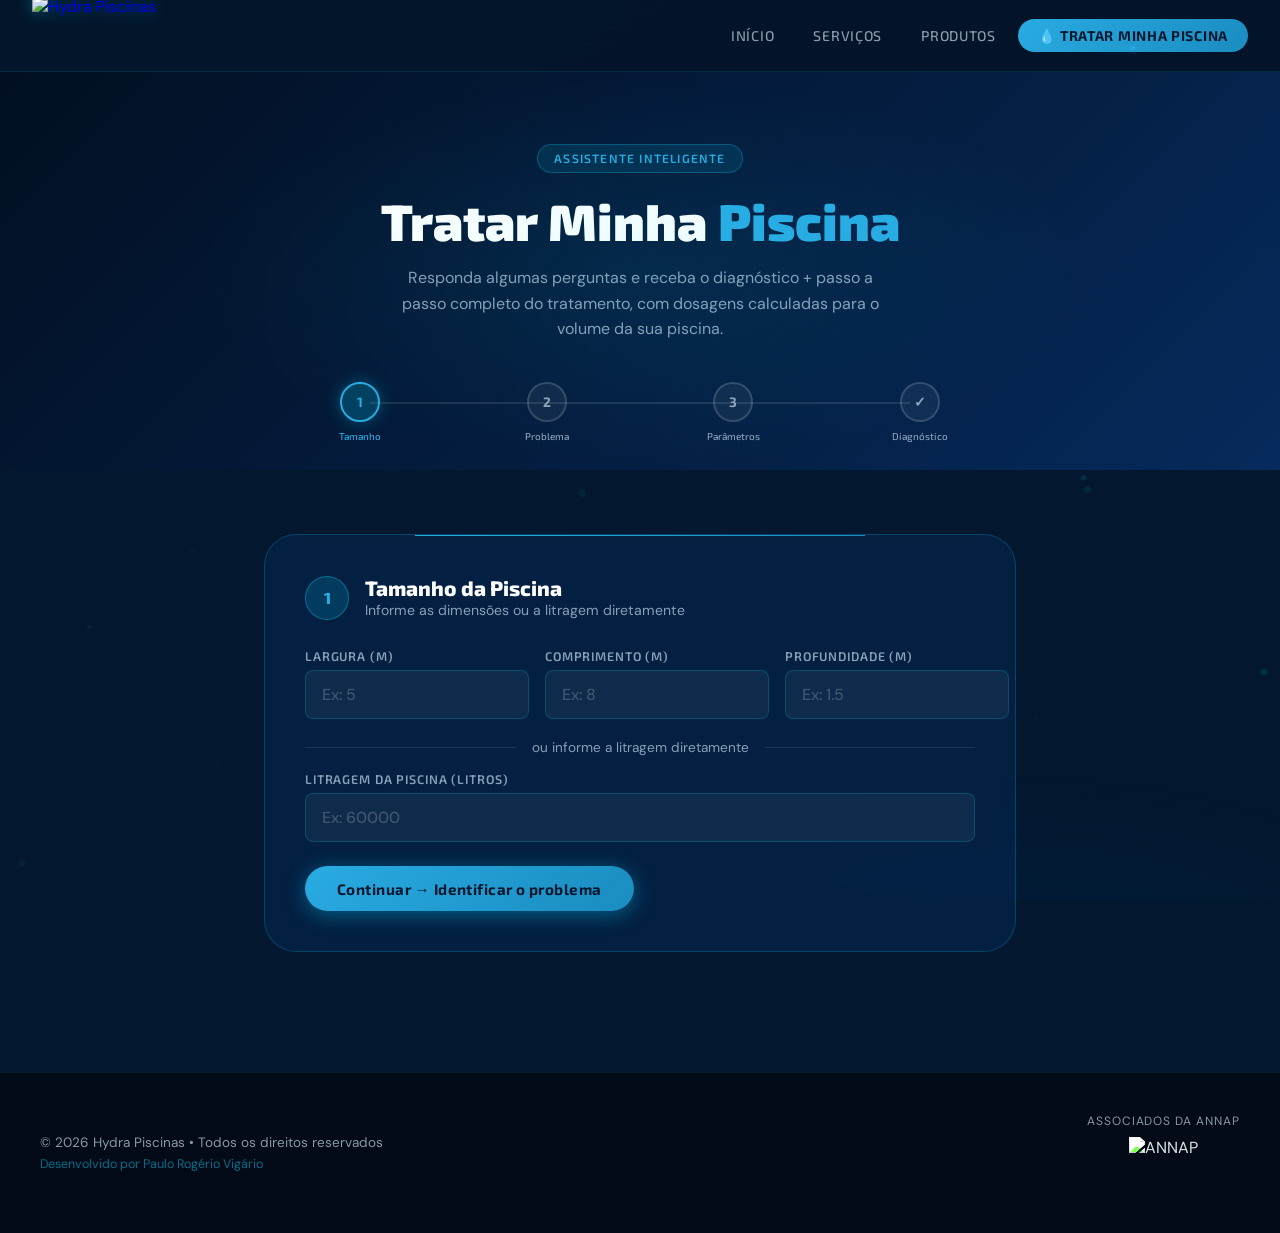
==== pages/tratar.html @ fe5c987a "hydra 2.0" ====
<!DOCTYPE html>
<html lang="pt-BR">
<head>
  <meta charset="UTF-8" />
  <meta name="viewport" content="width=device-width, initial-scale=1" />
  <title>Tratar Minha Piscina — Hydra Piscinas</title>
  <meta name="description" content="Assistente inteligente de tratamento de piscinas. Diagnóstico e passo a passo completo com dosagens calculadas." />
  <link rel="icon" href="../img/logofundobranco.jpg" type="image/jpeg" />
  <link rel="stylesheet" href="../css/global.css" />
  <link rel="stylesheet" href="../css/tratar.css" />
</head>
<body>

  <canvas id="water-particles"></canvas>

  <!-- NAVBAR -->
  <nav class="navbar" id="navbar">
    <a href="../index.html" class="logo">
      <img src="../img/logo2025.png" alt="Hydra Piscinas" />
    </a>
    <ul class="nav-links" id="nav-links">
      <li><a href="../index.html">Início</a></li>
      <li><a href="servicos.html">Serviços</a></li>
      <li><a href="produtos.html">Produtos</a></li>
      <li><a href="tratar.html" class="active nav-cta">💧 Tratar Minha Piscina</a></li>
    </ul>
    <div class="menu-toggle" id="menu-toggle">
      <span></span><span></span><span></span>
    </div>
  </nav>

  <div class="page-wrapper">
    <!-- HERO -->
    <div class="treat-hero">
      <div class="treat-hero-tag">Assistente Inteligente</div>
      <h1>Tratar Minha <span>Piscina</span></h1>
      <p>Responda algumas perguntas e receba o diagnóstico + passo a passo completo do tratamento, com dosagens calculadas para o volume da sua piscina.</p>

      <!-- Barra de progresso -->
      <div class="progress-bar-wrap">
        <div class="progress-line" id="progress-line" style="width:0%"></div>
        <div class="progress-steps">
          <div class="step-dot active" id="dot-1">1<span class="label">Tamanho</span></div>
          <div class="step-dot" id="dot-2">2<span class="label">Problema</span></div>
          <div class="step-dot" id="dot-3">3<span class="label">Parâmetros</span></div>
          <div class="step-dot" id="dot-4">✓<span class="label">Diagnóstico</span></div>
        </div>
      </div>
    </div>

    <!-- ASSISTENTE -->
    <div class="treat-main">

      <!-- ====================================================
           ETAPA 1 — TAMANHO / LITRAGEM
           ==================================================== -->
      <div id="step-1" class="step-card visible">
        <div class="step-header">
          <div class="step-num">1</div>
          <div>
            <div class="step-title">Tamanho da Piscina</div>
            <div class="step-subtitle">Informe as dimensões ou a litragem diretamente</div>
          </div>
        </div>

        <!-- Dimensões -->
        <div class="input-row">
          <div class="input-group">
            <label for="s1-larg">Largura (m)</label>
            <input type="number" id="s1-larg" placeholder="Ex: 5" min="0" step="0.1" oninput="calcLitragemAuto()" />
          </div>
          <div class="input-group">
            <label for="s1-comp">Comprimento (m)</label>
            <input type="number" id="s1-comp" placeholder="Ex: 8" min="0" step="0.1" oninput="calcLitragemAuto()" />
          </div>
          <div class="input-group">
            <label for="s1-prof">Profundidade (m)</label>
            <input type="number" id="s1-prof" placeholder="Ex: 1.5" min="0" step="0.1" oninput="calcLitragemAuto()" />
          </div>
        </div>

        <!-- Resultado automático -->
        <div class="result-litragem" id="result-auto">
          <div class="pool-visual-wrap">
            <div class="pool-mini" id="pool-mini-1">
              <div class="wave-inner"></div>
              <div class="wave-inner2"></div>
            </div>
          </div>
          <span class="num" id="result-auto-val">—</span>
          <span class="lbl">litros — piscina calculada automaticamente ✓</span>
        </div>

        <div class="divider-or">ou informe a litragem diretamente</div>

        <div class="litragem-direct">
          <label for="s1-litros">Litragem da piscina (litros)</label>
          <input type="number" id="s1-litros" placeholder="Ex: 60000" min="0" step="100" oninput="onLitragemDirect()" />
        </div>

        <div style="margin-top:1.5rem">
          <button class="btn-primary" onclick="goStep2()">Continuar → Identificar o problema</button>
        </div>
      </div>

      <!-- ====================================================
           ETAPA 2 — PROBLEMA
           ==================================================== -->
      <div id="step-2" class="step-card">
        <div class="step-header">
          <div class="step-num">2</div>
          <div>
            <div class="step-title">Qual o problema da piscina?</div>
            <div class="step-subtitle">Selecione a opção que melhor descreve a situação atual da água</div>
          </div>
        </div>

        <div class="pool-visual-wrap">
          <div class="pool-mini" id="pool-mini-2">
            <div class="wave-inner"></div>
            <div class="wave-inner2"></div>
          </div>
        </div>

        <div class="problems-grid" id="problems-grid">
          <div class="problem-option" onclick="selectProblem(this,'verde','Água Verde','#2d7d3a','linear-gradient(160deg,#1a4d20,#2d7d3a)')">
            <span class="problem-icon">🟢</span>
            <span class="problem-label">Água Verde</span>
          </div>
          <div class="problem-option" onclick="selectProblem(this,'turva','Água Turva / Opaca','#7a9baa','linear-gradient(160deg,#5a7a8a,#7a9baa)')">
            <span class="problem-icon">🌫️</span>
            <span class="problem-label">Turva / Opaca</span>
          </div>
          <div class="problem-option" onclick="selectProblem(this,'branca','Água Branca Leitosa','#b0cce0','linear-gradient(160deg,#8aaac0,#b0cce0)')">
            <span class="problem-icon">🤍</span>
            <span class="problem-label">Branca / Leitosa</span>
          </div>
          <div class="problem-option" onclick="selectProblem(this,'marrom','Água Marrom / Escura','#6b4226','linear-gradient(160deg,#4a2a14,#6b4226)')">
            <span class="problem-icon">🟤</span>
            <span class="problem-label">Marrom / Escura</span>
          </div>
          <div class="problem-option" onclick="selectProblem(this,'espuma','Espuma na Superfície','#a0c8e0','linear-gradient(160deg,#4a90c8,#a0c8e0)')">
            <span class="problem-icon">🫧</span>
            <span class="problem-label">Espuma</span>
          </div>
          <div class="problem-option" onclick="selectProblem(this,'metais','Manchas / Metais','#8b7355','linear-gradient(160deg,#5a4a35,#8b7355)')">
            <span class="problem-icon">🔴</span>
            <span class="problem-label">Manchas / Metais</span>
          </div>
          <div class="problem-option" onclick="selectProblem(this,'cloro','Excesso de Cloro','#e0f0ff','linear-gradient(160deg,#a0d0ff,#e0f0ff)')">
            <span class="problem-icon">⚗️</span>
            <span class="problem-label">Excesso de Cloro</span>
          </div>
          <div class="problem-option" onclick="selectProblem(this,'brilho','Sem Brilho / Fosca','#4a6a80','linear-gradient(160deg,#2a4a60,#4a6a80)')">
            <span class="problem-icon">💧</span>
            <span class="problem-label">Sem Brilho</span>
          </div>
          <div class="problem-option" onclick="selectProblem(this,'algas','Algas Pretas','#2a3d2a','linear-gradient(160deg,#1a2d1a,#2a4d2a)')">
            <span class="problem-icon">🌿</span>
            <span class="problem-label">Algas Pretas</span>
          </div>
          <div class="problem-option" onclick="selectProblem(this,'sujeira','Sujeira no Fundo','#5a7a5a','linear-gradient(160deg,#3a5a3a,#5a7a5a)')">
            <span class="problem-icon">🍂</span>
            <span class="problem-label">Sujeira no Fundo</span>
          </div>
          <div class="problem-option" onclick="selectProblem(this,'manutencao','Manutenção Regular','#0a4a8a','linear-gradient(160deg,#0a3a6a,#0a5a9a)')">
            <span class="problem-icon">✨</span>
            <span class="problem-label">Manutenção Regular</span>
          </div>
          <div class="problem-option" onclick="selectProblem(this,'enchimento','Piscina Recém Enchida','#0066cc','linear-gradient(160deg,#0044aa,#0088dd)')">
            <span class="problem-icon">🆕</span>
            <span class="problem-label">Recém Enchida</span>
          </div>
        </div>

        <div style="margin-top:1.75rem;display:flex;gap:1rem;flex-wrap:wrap">
          <button class="btn-secondary" onclick="backStep(1)">← Voltar</button>
          <button class="btn-primary" id="btn-step2" onclick="goStep3()" disabled>Continuar → Parâmetros da água</button>
        </div>
      </div>

      <!-- ====================================================
           ETAPA 3 — PARÂMETROS
           ==================================================== -->
      <div id="step-3" class="step-card">
        <div class="step-header">
          <div class="step-num">3</div>
          <div>
            <div class="step-title">Parâmetros da Água</div>
            <div class="step-subtitle">Informe os valores do seu teste de água (opcional)</div>
          </div>
        </div>

        <div class="params-grid">
          <div class="param-card">
            <div class="param-label">pH</div>
            <div class="param-range">Ideal: 7,2 – 7,6</div>
            <input type="number" id="p-ph" placeholder="Ex: 7.4" step="0.1" min="0" max="14" />
          </div>
          <div class="param-card">
            <div class="param-label">Cloro Livre (ppm)</div>
            <div class="param-range">Ideal: 1,0 – 3,0 ppm</div>
            <input type="number" id="p-cloro" placeholder="Ex: 2.0" step="0.1" min="0" max="20" />
          </div>
          <div class="param-card">
            <div class="param-label">Alcalinidade</div>
<div class="param-range">Informe em ppm (10, 20, 30...) Ideal: 100 – 120 ppm</div>
            <input type="number" id="p-alc" placeholder="Ex: 100 ou 10" step="1" min="0" max="500" />
          </div>
        </div>

        <!-- Tutorial de teste -->
        <details>
          <div class="test-tutorial">
            <summary>❓ Como faço o teste da água?</summary>
            <div class="test-steps">
              <div class="test-step">
                <div class="test-step-num">1</div>
                <span>Adquira um kit de teste (tubos comparadores) disponível aqui na loja.</span>
              </div>
              <div class="test-step">
                <div class="test-step-num">2</div>
                <span>Colete água da piscina a cerca de 30cm de profundidade, longe das saídas de retorno.</span>
              </div>
              <div class="test-step">
                <div class="test-step-num">3</div>
                <span>Encha os tubos do kit com a água coletada até a marcação indicada.</span>
              </div>
              <div class="test-step">
                <div class="test-step-num">4</div>
                <span>Adicione os reagentes correspondentes (DPD para cloro, Fenol Red para pH).</span>
              </div>
              <div class="test-step">
                <div class="test-step-num">5</div>
                <span>Compare a cor resultante com a escala colorimétrica do kit e anote os valores.</span>
              </div>
            </div>
            <div class="store-tip">
              🏪 Prefere não fazer o teste? <a href="https://wa.me/5519999040358?text=Olá, gostaria de fazer o teste de água na loja." target="_blank">A Hydra Piscinas realiza análise gratuita na loja.</a>
            </div>
          </div>
        </details>

        <p class="skip-note" style="margin-top:1rem">Se não souber os parâmetros, deixe em branco — faremos recomendações gerais baseadas no problema.</p>

        <div style="margin-top:1.5rem;display:flex;gap:1rem;flex-wrap:wrap">
          <button class="btn-secondary" onclick="backStep(2)">← Voltar</button>
          <button class="btn-primary" onclick="gerarDiagnostico()">🔬 Gerar Diagnóstico</button>
        </div>
      </div>

      <!-- ====================================================
           DIAGNÓSTICO
           ==================================================== -->
      <div id="diagnostico-card">
        <div class="diag-header">
          <span class="diag-icon" id="diag-icon">🔬</span>
          <h2 id="diag-titulo">Diagnóstico da sua piscina</h2>
          <p id="diag-subtitulo">Análise baseada nos dados fornecidos</p>
        </div>
        <div class="diag-body">
          <div id="steps-list" class="steps-list"></div>

          <div class="diag-footer">
            <h3>🏪 Encontre todos os produtos na Hydra Piscinas</h3>
            <p>Atendemos presencialmente em Arthur Nogueira. Nossa equipe pode auxiliar com a dosagem correta e tirar todas as suas dúvidas.</p>
            <div class="diag-footer-btns">
              <a href="https://wa.me/5519999040358?text=Olá, acabei de usar o assistente de tratamento. Gostaria de ajuda com os produtos." target="_blank" class="btn-primary">📱 Falar no WhatsApp</a>
              <a href="../index.html#contato" class="btn-secondary">📍 Ver localização</a>
            </div>
          </div>
        </div>

        <div class="restart-btn">
          <button onclick="restart()">↺ Fazer novo diagnóstico</button>
        </div>
      </div>

    </div><!-- /treat-main -->
  </div>

  <!-- FOOTER -->
  <footer>
    <div class="footer-container">
      <div class="footer-left">
        <p>© 2026 Hydra Piscinas • Todos os direitos reservados</p>
        <p class="author">Desenvolvido por Paulo Rogério Vigário</p>
      </div>
      <div class="footer-center">
        <p>Associados da ANNAP</p>
        <img src="../img/anapp.webp" alt="ANNAP" />
      </div>
    </div>
  </footer>

  <script src="../js/global.js"></script>
  <script src="../js/tratar.js"></script>

</body>
</html>
---- css/global.css ----
/* ============================================================
   HYDRA PISCINAS — GLOBAL DESIGN SYSTEM
   Paleta: Azul Profundo #041e42 + Ciano #00d4ff
   ============================================================ */

@import url('https://fonts.googleapis.com/css2?family=Exo+2:wght@300;400;500;600;700;800;900&family=DM+Sans:wght@300;400;500;600&display=swap');

:root {
  /* Cores principais — azul piscina natural */
  --deep-blue:     #03182e;
  --navy:          #05284d;
  --blue-mid:      #0c5a9a;
  --cyan:          #29abe2;
  --cyan-dark:     #1a8cc0;
  --cyan-glow:     rgba(41, 171, 226, 0.22);
  --cyan-soft:     rgba(41, 171, 226, 0.07);
  --white:         #ffffff;
  --off-white:     #e4f3fb;
  --text-muted:    rgba(220, 240, 255, 0.62);
  --text-body:     rgba(225, 243, 255, 0.88);

  /* Gradientes */
  --grad-hero:     linear-gradient(135deg, #02111f 0%, #03182e 40%, #05284d 70%, #073560 100%);
  --grad-card:     linear-gradient(145deg, rgba(5,40,77,0.7) 0%, rgba(3,24,46,0.9) 100%);
  --grad-cyan:     linear-gradient(135deg, #29abe2 0%, #1a8cc0 100%);
  --grad-glow:     radial-gradient(ellipse at center, rgba(41,171,226,0.12) 0%, transparent 70%);

  /* Glassmorphism */
  --glass-bg:      rgba(6, 42, 92, 0.45);
  --glass-border:  rgba(0, 212, 255, 0.2);
  --glass-blur:    blur(16px);

  /* Sombras */
  --shadow-sm:     0 2px 12px rgba(0,0,0,0.3);
  --shadow-md:     0 8px 32px rgba(0,0,0,0.4);
  --shadow-lg:     0 16px 64px rgba(0,0,0,0.5);
  --shadow-cyan:   0 0 30px rgba(0, 212, 255, 0.3);
  --shadow-cyan-lg:0 0 60px rgba(0, 212, 255, 0.2);

  /* Tipografia */
  --font-display:  'Exo 2', sans-serif;
  --font-body:     'DM Sans', sans-serif;

  /* Espaçamentos */
  --radius-sm:     8px;
  --radius-md:     16px;
  --radius-lg:     24px;
  --radius-xl:     32px;

  /* Transições */
  --transition:    all 0.3s cubic-bezier(0.4, 0, 0.2, 1);
  --transition-slow: all 0.6s cubic-bezier(0.4, 0, 0.2, 1);
}

/* ============================================================
   RESET & BASE
   ============================================================ */
*, *::before, *::after {
  margin: 0;
  padding: 0;
  box-sizing: border-box;
}

html {
  scroll-behavior: smooth;
  overflow-x: hidden;
}

body {
  font-family: var(--font-body);
  background: var(--deep-blue);
  color: var(--text-body);
  min-height: 100vh;
  overflow-x: hidden;
  -webkit-font-smoothing: antialiased;
}

/* Fundo com partículas/noise */
body::before {
  content: '';
  position: fixed;
  inset: 0;
  background:
    radial-gradient(ellipse 80% 50% at 20% -10%, rgba(0,212,255,0.07) 0%, transparent 60%),
    radial-gradient(ellipse 60% 40% at 80% 110%, rgba(0,100,200,0.08) 0%, transparent 60%);
  pointer-events: none;
  z-index: 0;
}

/* ============================================================
   NAVBAR
   ============================================================ */
.navbar {
  position: fixed;
  top: 0;
  left: 0;
  right: 0;
  z-index: 1000;
  display: flex;
  align-items: center;
  justify-content: space-between;
  padding: 0 2rem;
  height: 72px;
  background: rgba(4, 20, 42, 0.85);
  backdrop-filter: blur(20px);
  -webkit-backdrop-filter: blur(20px);
  border-bottom: 1px solid rgba(0, 212, 255, 0.12);
  transition: var(--transition);
}

.navbar.scrolled {
  background: rgba(2, 10, 24, 0.97);
  box-shadow: 0 4px 30px rgba(0,0,0,0.5);
}

.logo {
  display: flex;
  align-items: center;
  gap: 0.75rem;
  text-decoration: none;
}

.logo img {
  height: 80px;
  width: auto;
  filter: drop-shadow(0 0 8px rgba(0,212,255,0.4));
}

.nav-links {
  display: flex;
  list-style: none;
  gap: 0.25rem;
}

.nav-links a {
  display: block;
  padding: 0.5rem 1.1rem;
  color: var(--text-muted);
  text-decoration: none;
  font-family: var(--font-display);
  font-weight: 500;
  font-size: 0.88rem;
  letter-spacing: 0.05em;
  text-transform: uppercase;
  border-radius: 50px;
  transition: var(--transition);
  position: relative;
}

.nav-links a:hover,
.nav-links a.active {
  color: var(--cyan);
  background: rgba(0, 212, 255, 0.1);
}

.nav-links a.active::after {
  content: '';
  position: absolute;
  bottom: 2px;
  left: 50%;
  transform: translateX(-50%);
  width: 4px;
  height: 4px;
  background: var(--cyan);
  border-radius: 50%;
  box-shadow: 0 0 6px var(--cyan);
}

/* Botão CTA no nav */
.nav-links a.nav-cta {
  background: var(--grad-cyan);
  color: var(--deep-blue);
  font-weight: 700;
  padding: 0.5rem 1.25rem;
}

.nav-links a.nav-cta:hover {
  background: var(--cyan);
  color: var(--deep-blue);
  box-shadow: var(--shadow-cyan);
  transform: translateY(-1px);
}

/* Menu Toggle Mobile */
.menu-toggle {
  display: none;
  cursor: pointer;
  flex-direction: column;
  gap: 5px;
  padding: 8px;
  border-radius: 8px;
  transition: var(--transition);
}

.menu-toggle span {
  display: block;
  width: 24px;
  height: 2px;
  background: var(--cyan);
  border-radius: 2px;
  transition: var(--transition);
}

.menu-toggle.active span:nth-child(1) { transform: rotate(45deg) translate(5px, 5px); }
.menu-toggle.active span:nth-child(2) { opacity: 0; transform: scaleX(0); }
.menu-toggle.active span:nth-child(3) { transform: rotate(-45deg) translate(5px, -5px); }

/* ============================================================
   BOTÕES
   ============================================================ */
.btn-primary {
  display: inline-flex;
  align-items: center;
  gap: 0.5rem;
  padding: 0.85rem 2rem;
  background: var(--grad-cyan);
  color: var(--deep-blue);
  font-family: var(--font-display);
  font-weight: 700;
  font-size: 0.95rem;
  letter-spacing: 0.03em;
  text-decoration: none;
  border-radius: 50px;
  border: none;
  cursor: pointer;
  transition: var(--transition);
  box-shadow: 0 4px 20px rgba(0, 212, 255, 0.35);
  position: relative;
  overflow: hidden;
}

.btn-primary::before {
  content: '';
  position: absolute;
  inset: 0;
  background: linear-gradient(135deg, rgba(255,255,255,0.2) 0%, transparent 60%);
  opacity: 0;
  transition: var(--transition);
}

.btn-primary:hover {
  transform: translateY(-2px);
  box-shadow: 0 8px 30px rgba(0, 212, 255, 0.5);
}

.btn-primary:hover::before { opacity: 1; }

.btn-secondary {
  display: inline-flex;
  align-items: center;
  gap: 0.5rem;
  padding: 0.85rem 2rem;
  background: transparent;
  color: var(--cyan);
  font-family: var(--font-display);
  font-weight: 600;
  font-size: 0.95rem;
  text-decoration: none;
  border-radius: 50px;
  border: 1.5px solid rgba(0, 212, 255, 0.4);
  cursor: pointer;
  transition: var(--transition);
}

.btn-secondary:hover {
  background: rgba(0, 212, 255, 0.1);
  border-color: var(--cyan);
  box-shadow: var(--shadow-cyan);
}

/* ============================================================
   CARDS GENÉRICOS
   ============================================================ */
.glass-card {
  background: var(--glass-bg);
  backdrop-filter: var(--glass-blur);
  -webkit-backdrop-filter: var(--glass-blur);
  border: 1px solid var(--glass-border);
  border-radius: var(--radius-lg);
  transition: var(--transition);
  position: relative;
  overflow: hidden;
}

.glass-card::before {
  content: '';
  position: absolute;
  top: 0;
  left: 0;
  right: 0;
  height: 1px;
  background: linear-gradient(90deg, transparent, rgba(0,212,255,0.5), transparent);
  opacity: 0;
  transition: var(--transition);
}

.glass-card:hover {
  transform: translateY(-4px);
  border-color: rgba(0, 212, 255, 0.4);
  box-shadow: var(--shadow-cyan);
}

.glass-card:hover::before { opacity: 1; }


.service-full-card:nth-child(1) .service-full-img {
  object-fit: contain;
  background: #05284d;
}

.service-full-card:nth-child(2) .service-full-img {
  object-fit: contain;
  background: #05284d;
}

/* ============================================================
   SEÇÕES
   ============================================================ */
.section-header {
  text-align: center;
  margin-bottom: 3rem;
}

.section-tag {
  display: inline-block;
  padding: 0.35rem 1rem;
  background: rgba(0, 212, 255, 0.1);
  border: 1px solid rgba(0, 212, 255, 0.25);
  border-radius: 50px;
  color: var(--cyan);
  font-family: var(--font-display);
  font-size: 0.75rem;
  font-weight: 600;
  letter-spacing: 0.12em;
  text-transform: uppercase;
  margin-bottom: 1rem;
}

.section-title {
  font-family: var(--font-display);
  font-size: clamp(1.8rem, 4vw, 2.8rem);
  font-weight: 800;
  color: var(--white);
  line-height: 1.15;
  margin-bottom: 0.75rem;
}

.section-title span {
  color: var(--cyan);
}

.section-subtitle {
  font-size: 1rem;
  color: var(--text-muted);
  max-width: 500px;
  margin: 0 auto;
  line-height: 1.6;
}

/* ============================================================
   ONDA DE ÁGUA ANIMADA
   ============================================================ */
.wave-divider {
  position: relative;
  width: 100%;
  overflow: hidden;
  line-height: 0;
  margin-top: -2px;
}

.wave-divider svg {
  display: block;
  width: 100%;
}

/* ============================================================
   ANIMAÇÕES DE ÁGUA
   ============================================================ */
@keyframes wave-float {
  0%, 100% { transform: translateY(0) scaleX(1); }
  50%       { transform: translateY(-8px) scaleX(1.02); }
}

@keyframes shimmer {
  0%   { transform: translateX(-100%) skewX(-15deg); }
  100% { transform: translateX(200%) skewX(-15deg); }
}

@keyframes bubble-rise {
  0%   { transform: translateY(0) scale(1); opacity: 0.7; }
  100% { transform: translateY(-120px) scale(1.3); opacity: 0; }
}

@keyframes glow-pulse {
  0%, 100% { box-shadow: 0 0 20px rgba(0,212,255,0.2); }
  50%       { box-shadow: 0 0 40px rgba(0,212,255,0.5); }
}

@keyframes float-y {
  0%, 100% { transform: translateY(0); }
  50%       { transform: translateY(-12px); }
}

@keyframes fade-in-up {
  from { opacity: 0; transform: translateY(30px); }
  to   { opacity: 1; transform: translateY(0); }
}

@keyframes slide-in-left {
  from { opacity: 0; transform: translateX(-40px); }
  to   { opacity: 1; transform: translateX(0); }
}

@keyframes ripple {
  0%   { transform: scale(0); opacity: 0.6; }
  100% { transform: scale(4); opacity: 0; }
}

@keyframes rotate-slow {
  from { transform: rotate(0deg); }
  to   { transform: rotate(360deg); }
}

/* Classes de animação */
.animate-fade-up     { animation: fade-in-up 0.7s ease forwards; }
.animate-float       { animation: float-y 4s ease-in-out infinite; }
.animate-glow        { animation: glow-pulse 3s ease-in-out infinite; }

/* Scroll reveal */
.reveal {
  opacity: 0;
  transform: translateY(30px);
  transition: opacity 0.7s ease, transform 0.7s ease;
}

.reveal.visible {
  opacity: 1;
  transform: translateY(0);
}

.reveal-delay-1 { transition-delay: 0.1s; }
.reveal-delay-2 { transition-delay: 0.2s; }
.reveal-delay-3 { transition-delay: 0.3s; }
.reveal-delay-4 { transition-delay: 0.4s; }

/* ============================================================
   FOOTER
   ============================================================ */
footer {
  background: rgba(2, 10, 22, 0.95);
  border-top: 1px solid rgba(0, 212, 255, 0.1);
  padding: 2.5rem 2rem;
  position: relative;
  z-index: 10;
}

.footer-container {
  max-width: 1200px;
  margin: 0 auto;
  display: flex;
  align-items: center;
  justify-content: space-between;
  gap: 2rem;
  flex-wrap: wrap;
}

.footer-left p {
  font-size: 0.85rem;
  color: var(--text-muted);
  line-height: 1.7;
}

.footer-left .author {
  color: rgba(0, 212, 255, 0.5);
  font-size: 0.78rem;
}

.footer-center {
  display: flex;
  flex-direction: column;
  align-items: center;
  gap: 0.5rem;
}

.footer-center p {
  font-size: 0.75rem;
  color: var(--text-muted);
  text-transform: uppercase;
  letter-spacing: 0.08em;
}

.footer-center img {
  height: 56px;
  width: auto;
  filter: brightness(1.5);
}

/* ============================================================
   POPUP
   ============================================================ */
.popup {
  display: none;
  position: fixed;
  inset: 0;
  z-index: 9999;
  background: rgba(2, 10, 24, 0.8);
  backdrop-filter: blur(8px);
  -webkit-backdrop-filter: blur(8px);
  align-items: center;
  justify-content: center;
  animation: fade-in-up 0.4s ease;
}

.popup.show {
  display: flex;
}

.popup-content {
  background: linear-gradient(145deg, #062a5c, #041e42);
  border: 1px solid rgba(0, 212, 255, 0.3);
  border-radius: var(--radius-xl);
  padding: 3rem 2.5rem;
  max-width: 420px;
  width: 90%;
  text-align: center;
  position: relative;
  box-shadow: 0 20px 80px rgba(0,0,0,0.6), 0 0 60px rgba(0,212,255,0.1);
  animation: fade-in-up 0.5s ease;
}

.popup-content::before {
  content: '';
  position: absolute;
  top: -1px;
  left: 20%;
  right: 20%;
  height: 2px;
  background: var(--grad-cyan);
  border-radius: 0 0 4px 4px;
}

.popup-icon {
  font-size: 3rem;
  margin-bottom: 1rem;
  display: block;
  animation: float-y 3s ease-in-out infinite;
}

.popup-content h3 {
  font-family: var(--font-display);
  font-size: 1.4rem;
  font-weight: 800;
  color: var(--white);
  margin-bottom: 0.75rem;
}

.popup-content p {
  color: var(--text-muted);
  font-size: 0.95rem;
  margin-bottom: 1.75rem;
  line-height: 1.6;
}

.popup-btn {
  display: inline-flex;
  align-items: center;
  gap: 0.5rem;
  padding: 0.85rem 2rem;
  background: var(--grad-cyan);
  color: var(--deep-blue);
  font-family: var(--font-display);
  font-weight: 700;
  font-size: 0.95rem;
  text-decoration: none;
  border-radius: 50px;
  transition: var(--transition);
  box-shadow: 0 4px 20px rgba(0,212,255,0.35);
}

.popup-btn:hover {
  transform: translateY(-2px);
  box-shadow: 0 8px 30px rgba(0,212,255,0.5);
}

.close-btn {
  position: absolute;
  top: 1rem;
  right: 1.25rem;
  width: 32px;
  height: 32px;
  display: flex;
  align-items: center;
  justify-content: center;
  background: rgba(255,255,255,0.06);
  border: 1px solid rgba(255,255,255,0.1);
  border-radius: 50%;
  color: var(--text-muted);
  font-size: 1.1rem;
  cursor: pointer;
  transition: var(--transition);
  text-decoration: none;
}

.close-btn:hover {
  background: rgba(0,212,255,0.15);
  color: var(--cyan);
  border-color: rgba(0,212,255,0.3);
}

/* ============================================================
   STATUS ABERTO/FECHADO
   ============================================================ */
.status-badge {
  display: inline-flex;
  align-items: center;
  gap: 0.5rem;
  padding: 0.4rem 1rem;
  border-radius: 50px;
  font-family: var(--font-display);
  font-size: 0.82rem;
  font-weight: 600;
  letter-spacing: 0.03em;
}

.status-badge.open {
  background: rgba(0, 200, 100, 0.15);
  border: 1px solid rgba(0, 200, 100, 0.3);
  color: #00c864;
}

.status-badge.closed {
  background: rgba(255, 80, 80, 0.12);
  border: 1px solid rgba(255, 80, 80, 0.25);
  color: #ff6060;
}

.status-dot {
  width: 8px;
  height: 8px;
  border-radius: 50%;
  flex-shrink: 0;
}

.status-badge.open .status-dot {
  background: #00c864;
  box-shadow: 0 0 6px #00c864;
  animation: glow-pulse 2s ease-in-out infinite;
}

.status-badge.closed .status-dot {
  background: #ff6060;
}

/* ============================================================
   PARTÍCULAS DE ÁGUA (canvas overlay)
   ============================================================ */
#water-particles {
  position: fixed;
  top: 0;
  left: 0;
  width: 100%;
  height: 100%;
  pointer-events: none;
  z-index: 1;
  opacity: 0.4;
}

/* ============================================================
   PAGE WRAPPER (compensar navbar fixa)
   ============================================================ */
.page-wrapper {
  padding-top: 72px;
  position: relative;
  z-index: 2;
}

/* ============================================================
   SCROLLBAR PERSONALIZADA
   ============================================================ */
::-webkit-scrollbar { width: 6px; }
::-webkit-scrollbar-track { background: var(--deep-blue); }
::-webkit-scrollbar-thumb {
  background: rgba(0,212,255,0.3);
  border-radius: 3px;
}
::-webkit-scrollbar-thumb:hover { background: rgba(0,212,255,0.6); }

/* ============================================================
   UTILITÁRIOS
   ============================================================ */
.container {
  max-width: 1200px;
  margin: 0 auto;
  padding: 0 1.5rem;
}

.text-cyan { color: var(--cyan); }
.text-muted { color: var(--text-muted); }

/* ============================================================
   RESPONSIVIDADE — NAVBAR MOBILE
   ============================================================ */
@media (max-width: 900px) {
  .menu-toggle { display: flex; }

  .nav-links {
    position: fixed;
    top: 72px;
    left: 0;
    right: 0;
    display: flex;
    flex-direction: column;
    background: rgba(2, 12, 26, 0.99);
    backdrop-filter: blur(24px);
    -webkit-backdrop-filter: blur(24px);
    padding: 0 1.5rem;
    gap: 0;
    border-top: 1px solid rgba(41,171,226,0.15);
    z-index: 998;

    /* Fechado */
    max-height: 0;
    overflow: hidden;
    opacity: 0;
    pointer-events: none;
    transition: max-height 0.4s cubic-bezier(0.4, 0, 0.2, 1),
                opacity 0.3s ease,
                padding 0.4s ease;
  }

  .nav-links.open {
    max-height: 500px;
    opacity: 1;
    pointer-events: all;
    padding: 1rem 1.5rem 1.5rem;
    overflow: visible;
  }

  /* Itens com stagger */
  .nav-links li {
    width: 100%;
    opacity: 0;
    transform: translateY(-8px);
    transition: opacity 0.25s ease, transform 0.25s ease;
  }

  .nav-links.open li:nth-child(1) { opacity:1; transform:none; transition-delay:0.05s; }
  .nav-links.open li:nth-child(2) { opacity:1; transform:none; transition-delay:0.10s; }
  .nav-links.open li:nth-child(3) { opacity:1; transform:none; transition-delay:0.15s; }
  .nav-links.open li:nth-child(4) { opacity:1; transform:none; transition-delay:0.20s; }
  .nav-links.open li:nth-child(5) { opacity:1; transform:none; transition-delay:0.25s; }

  .nav-links a {
    display: flex;
    align-items: center;
    padding: 0.9rem 1rem;
    font-size: 1rem;
    border-radius: var(--radius-sm);
    border-bottom: 1px solid rgba(255,255,255,0.05);
    letter-spacing: 0.03em;
    width: 100%;
  }

  .nav-links li:last-child a { border-bottom: none; }

  .nav-links a.nav-cta {
    margin-top: 0.5rem;
    padding: 0.9rem 1.5rem;
    justify-content: center;
    border-radius: 50px;
    border-bottom: none;
  }

  .footer-container {
    flex-direction: column;
    text-align: center;
  }

  .nav-links a.active::after {
  display: none;
}
}
---- css/tratar.css ----
/* ============================================================
       TRATAR PAGE — ESTILOS
       ============================================================ */

    /* HERO */
    .treat-hero {
      padding: 4.5rem 1.5rem 3rem;
      text-align: center;
      background: linear-gradient(135deg, #020f22 0%, #041e42 60%, #062a5c 100%);
      position: relative;
      overflow: hidden;
    }
    .treat-hero::before {
      content: '';
      position: absolute;
      inset: 0;
      background: radial-gradient(ellipse 50% 70% at 50% 50%, rgba(0,212,255,0.08) 0%, transparent 70%);
      pointer-events: none;
    }
    .treat-hero-tag {
      display: inline-block;
      padding: 0.4rem 1rem;
      background: rgba(0,212,255,0.1);
      border: 1px solid rgba(0,212,255,0.25);
      border-radius: 50px;
      color: var(--cyan);
      font-family: var(--font-display);
      font-size: 0.75rem;
      font-weight: 600;
      letter-spacing: 0.1em;
      text-transform: uppercase;
      margin-bottom: 1.25rem;
    }
    .treat-hero h1 {
      font-family: var(--font-display);
      font-size: clamp(2rem, 5vw, 3.2rem);
      font-weight: 900;
      color: var(--white);
      line-height: 1.1;
      margin-bottom: 1rem;
    }
    .treat-hero h1 span { color: var(--cyan); }
    .treat-hero p {
      color: var(--text-muted);
      font-size: 1rem;
      max-width: 500px;
      margin: 0 auto;
      line-height: 1.6;
    }

    /* Barra de progresso */
    .progress-bar-wrap {
      max-width: 600px;
      margin: 2.5rem auto 0;
      position: relative;
    }
    .progress-steps {
      display: flex;
      justify-content: space-between;
      position: relative;
      z-index: 1;
    }
    .progress-steps::before {
      content: '';
      position: absolute;
      top: 20px;
      left: 30px;
      right: 30px;
      height: 2px;
      background: rgba(255,255,255,0.1);
      z-index: 0;
    }
    .progress-line {
      position: absolute;
      top: 20px;
      left: 30px;
      height: 2px;
      background: var(--grad-cyan);
      transition: width 0.5s ease;
      z-index: 0;
    }
    .step-dot {
      width: 40px;
      height: 40px;
      border-radius: 50%;
      background: rgba(255,255,255,0.05);
      border: 2px solid rgba(255,255,255,0.15);
      display: flex;
      align-items: center;
      justify-content: center;
      font-family: var(--font-display);
      font-size: 0.85rem;
      font-weight: 700;
      color: var(--text-muted);
      transition: var(--transition);
      position: relative;
      z-index: 2;
      flex-direction: column;
      gap: 0;
    }
    .step-dot span.label {
      font-size: 0.62rem;
      font-weight: 500;
      position: absolute;
      bottom: -1.4rem;
      white-space: nowrap;
      color: var(--text-muted);
    }
    .step-dot.active {
      background: rgba(0,212,255,0.2);
      border-color: var(--cyan);
      color: var(--cyan);
      box-shadow: 0 0 16px rgba(0,212,255,0.3);
    }
    .step-dot.done {
      background: var(--cyan);
      border-color: var(--cyan);
      color: var(--deep-blue);
      font-size: 1rem;
    }
    .step-dot.done span.label { color: var(--cyan); }
    .step-dot.active span.label { color: var(--cyan); }

    /* ============================================================
       ASSISTENTE MAIN
       ============================================================ */
    .treat-main {
      max-width: 800px;
      margin: 0 auto;
      padding: 4rem 1.5rem 6rem;
    }

    /* Etapas */
    .step-card {
      background: var(--glass-bg);
      backdrop-filter: var(--glass-blur);
      border: 1px solid var(--glass-border);
      border-radius: var(--radius-xl);
      padding: 2.5rem;
      margin-bottom: 1.5rem;
      display: none;
      animation: fade-in-up 0.5s ease;
      position: relative;
      overflow: hidden;
    }
    .step-card::before {
      content: '';
      position: absolute;
      top: -1px; left: 20%; right: 20%;
      height: 2px;
      background: var(--grad-cyan);
    }
    .step-card.visible { display: block; }

    .step-header {
      display: flex;
      align-items: center;
      gap: 1rem;
      margin-bottom: 1.75rem;
    }
    .step-num {
      width: 44px;
      height: 44px;
      border-radius: 50%;
      background: rgba(0,212,255,0.15);
      border: 1.5px solid rgba(0,212,255,0.35);
      display: flex;
      align-items: center;
      justify-content: center;
      font-family: var(--font-display);
      font-size: 1rem;
      font-weight: 800;
      color: var(--cyan);
      flex-shrink: 0;
    }
    .step-title {
      font-family: var(--font-display);
      font-size: 1.3rem;
      font-weight: 800;
      color: var(--white);
    }
    .step-subtitle {
      font-size: 0.88rem;
      color: var(--text-muted);
      line-height: 1.5;
    }

    /* Inputs do step 1 */
    .input-row {
      display: grid;
      grid-template-columns: repeat(3, 1fr);
      gap: 1rem;
      margin-bottom: 1.25rem;
    }
    .input-group {
      display: flex;
      flex-direction: column;
      gap: 0.4rem;
    }
    .input-group label {
      font-family: var(--font-display);
      font-size: 0.78rem;
      font-weight: 600;
      color: var(--text-muted);
      text-transform: uppercase;
      letter-spacing: 0.07em;
    }
    .input-group input {
      padding: 0.8rem 1rem;
      background: rgba(255,255,255,0.05);
      border: 1px solid rgba(0,212,255,0.2);
      border-radius: var(--radius-sm);
      color: var(--white);
      font-size: 1rem;
      font-family: var(--font-body);
      font-weight: 500;
      transition: var(--transition);
      outline: none;
    }
    .input-group input:focus {
      border-color: var(--cyan);
      background: rgba(0,212,255,0.06);
      box-shadow: 0 0 0 3px rgba(0,212,255,0.1);
    }
    .input-group input::placeholder { color: rgba(255,255,255,0.2); }

    .divider-or {
      text-align: center;
      color: var(--text-muted);
      font-size: 0.85rem;
      margin: 1rem 0;
      display: flex;
      align-items: center;
      gap: 1rem;
    }
    .divider-or::before,
    .divider-or::after {
      content: '';
      flex: 1;
      height: 1px;
      background: rgba(255,255,255,0.1);
    }

    .litragem-direct input {
      width: 100%;
      padding: 0.8rem 1rem;
      background: rgba(255,255,255,0.05);
      border: 1px solid rgba(0,212,255,0.2);
      border-radius: var(--radius-sm);
      color: var(--white);
      font-size: 1rem;
      font-family: var(--font-body);
      font-weight: 500;
      transition: var(--transition);
      outline: none;
    }
    .litragem-direct input:focus {
      border-color: var(--cyan);
      background: rgba(0,212,255,0.06);
      box-shadow: 0 0 0 3px rgba(0,212,255,0.1);
    }
    .litragem-direct input::placeholder { color: rgba(255,255,255,0.2); }
    .litragem-direct label {
      font-family: var(--font-display);
      font-size: 0.78rem;
      font-weight: 600;
      color: var(--text-muted);
      text-transform: uppercase;
      letter-spacing: 0.07em;
      display: block;
      margin-bottom: 0.4rem;
    }

    /* Resultado litragem */
    .result-litragem {
      display: none;
      background: linear-gradient(135deg, rgba(0,212,255,0.08), rgba(0,150,255,0.05));
      border: 1px solid rgba(0,212,255,0.25);
      border-radius: var(--radius-md);
      padding: 1.5rem;
      margin: 1.25rem 0;
      text-align: center;
      animation: fade-in-up 0.4s ease;
    }
    .result-litragem.show { display: block; }
    .result-litragem .num {
      font-family: var(--font-display);
      font-size: 2rem;
      font-weight: 900;
      color: var(--cyan);
      display: block;
    }
    .result-litragem .lbl {
      font-size: 0.88rem;
      color: var(--text-muted);
    }

    /* Pool visual colorida */
    .pool-visual-wrap {
      display: flex;
      justify-content: center;
      margin: 1.5rem 0;
    }
    .pool-mini {
      width: 200px;
      height: 100px;
      border-radius: 12px;
      border: 2px solid rgba(255,255,255,0.15);
      position: relative;
      overflow: hidden;
      transition: background 0.6s ease;
      background: linear-gradient(160deg, #0066cc, #00d4ff);
      box-shadow: 0 4px 20px rgba(0,0,0,0.4), 0 0 30px rgba(0,212,255,0.2);
    }
    .pool-mini .wave-inner {
      position: absolute;
      bottom: 0; left: -50%;
      width: 200%; height: 50%;
      background: rgba(255,255,255,0.12);
      border-radius: 50% 50% 0 0;
      animation: wave-float 3s ease-in-out infinite;
    }
    .pool-mini .wave-inner2 {
      position: absolute;
      bottom: 0; left: -50%;
      width: 200%; height: 35%;
      background: rgba(255,255,255,0.07);
      border-radius: 50% 50% 0 0;
      animation: wave-float 4s ease-in-out infinite reverse;
    }

    /* Step 2 — problemas */
    .problems-grid {
      display: grid;
      grid-template-columns: repeat(4, 1fr);
      gap: 0.75rem;
    }
    .problem-option {
      background: rgba(255,255,255,0.04);
      border: 1.5px solid rgba(255,255,255,0.1);
      border-radius: var(--radius-md);
      padding: 1rem 0.75rem;
      text-align: center;
      cursor: pointer;
      transition: var(--transition);
      user-select: none;
    }
    .problem-option:hover {
      background: rgba(0,212,255,0.08);
      border-color: rgba(0,212,255,0.3);
      transform: translateY(-2px);
    }
    .problem-option.selected {
      background: rgba(0,212,255,0.15);
      border-color: var(--cyan);
      box-shadow: 0 0 16px rgba(0,212,255,0.2);
    }
    .problem-icon { font-size: 1.75rem; display: block; margin-bottom: 0.5rem; }
    .problem-label {
      font-family: var(--font-display);
      font-size: 0.78rem;
      font-weight: 600;
      color: var(--text-muted);
      transition: var(--transition);
    }
    .problem-option.selected .problem-label { color: var(--cyan); }

    /* Step 3 — parâmetros */
    .params-grid {
      display: grid;
      grid-template-columns: repeat(3, 1fr);
      gap: 1.25rem;
      margin-bottom: 1.5rem;
    }

    .param-card {
      background: rgba(255,255,255,0.04);
      border: 1px solid rgba(255,255,255,0.1);
      border-radius: var(--radius-md);
      padding: 1.25rem;
    }

    .param-label {
      font-family: var(--font-display);
      font-size: 0.8rem;
      font-weight: 700;
      color: var(--text-muted);
      text-transform: uppercase;
      letter-spacing: 0.07em;
      margin-bottom: 0.5rem;
    }

    .param-range {
      font-size: 0.72rem;
      color: rgba(0,212,255,0.6);
      margin-bottom: 0.6rem;
    }

    .param-card input {
      width: 100%;
      padding: 0.7rem 0.85rem;
      background: rgba(255,255,255,0.06);
      border: 1px solid rgba(0,212,255,0.2);
      border-radius: 8px;
      color: var(--white);
      font-size: 0.95rem;
      font-family: var(--font-body);
      font-weight: 500;
      outline: none;
      transition: var(--transition);
    }
    .param-card input:focus {
      border-color: var(--cyan);
      background: rgba(0,212,255,0.06);
      box-shadow: 0 0 0 3px rgba(0,212,255,0.1);
    }
    .param-card input::placeholder { color: rgba(255,255,255,0.2); }

    /* Tutorial de teste */
    .test-tutorial {
      background: rgba(0,212,255,0.05);
      border: 1px solid rgba(0,212,255,0.15);
      border-radius: var(--radius-md);
      padding: 1.25rem 1.5rem;
      margin-top: 0.5rem;
    }
    .test-tutorial summary {
      cursor: pointer;
      font-family: var(--font-display);
      font-size: 0.88rem;
      font-weight: 600;
      color: var(--cyan);
      list-style: none;
      display: flex;
      align-items: center;
      gap: 0.5rem;
    }
    .test-tutorial summary::before { content: '▶'; font-size: 0.7rem; }
    details[open] .test-tutorial summary::before { content: '▼'; }
    .test-steps {
      margin-top: 1rem;
      display: flex;
      flex-direction: column;
      gap: 0.6rem;
    }
    .test-step {
      display: flex;
      align-items: flex-start;
      gap: 0.75rem;
      font-size: 0.85rem;
      color: var(--text-muted);
      line-height: 1.5;
    }
    .test-step-num {
      width: 22px;
      height: 22px;
      border-radius: 50%;
      background: rgba(0,212,255,0.15);
      border: 1px solid rgba(0,212,255,0.3);
      display: flex;
      align-items: center;
      justify-content: center;
      font-size: 0.7rem;
      font-weight: 700;
      color: var(--cyan);
      flex-shrink: 0;
    }
    .store-tip {
      margin-top: 1rem;
      padding: 0.85rem 1rem;
      background: rgba(0,212,255,0.08);
      border-radius: 8px;
      font-size: 0.83rem;
      color: var(--text-muted);
    }
    .store-tip a {
      color: var(--cyan);
      text-decoration: none;
      font-weight: 600;
    }

    .skip-note {
      font-size: 0.82rem;
      color: var(--text-muted);
      margin-top: 0.5rem;
      text-align: center;
    }

    /* ============================================================
       DIAGNÓSTICO
       ============================================================ */
    #diagnostico-card {
      display: none;
      animation: fade-in-up 0.6s ease;
    }
    #diagnostico-card.visible { display: block; }

    .diag-header {
      text-align: center;
      padding: 2rem 2.5rem 1.5rem;
      background: linear-gradient(135deg, rgba(0,212,255,0.1), rgba(0,100,200,0.08));
      border-radius: var(--radius-xl) var(--radius-xl) 0 0;
      border: 1px solid rgba(0,212,255,0.25);
      border-bottom: none;
    }
    .diag-icon { font-size: 3rem; display: block; margin-bottom: 0.75rem; animation: float-y 3s ease-in-out infinite; }
    .diag-header h2 {
      font-family: var(--font-display);
      font-size: 1.5rem;
      font-weight: 800;
      color: var(--white);
      margin-bottom: 0.5rem;
    }
    .diag-header p {
      font-size: 0.9rem;
      color: var(--text-muted);
    }

    .diag-body {
      background: var(--glass-bg);
      backdrop-filter: var(--glass-blur);
      border: 1px solid rgba(0,212,255,0.25);
      border-top: none;
      border-radius: 0 0 var(--radius-xl) var(--radius-xl);
      padding: 2rem 2.5rem;
    }

    /* Passos */
    .steps-list { display: flex; flex-direction: column; gap: 1rem; }

    .treat-step {
      background: rgba(255,255,255,0.03);
      border: 1px solid rgba(255,255,255,0.07);
      border-radius: var(--radius-md);
      padding: 1.5rem;
      display: flex;
      gap: 1.25rem;
      align-items: flex-start;
      transition: var(--transition);
    }
    .treat-step:hover {
      border-color: rgba(0,212,255,0.2);
      background: rgba(0,212,255,0.03);
    }
    .treat-step-num {
      width: 36px;
      height: 36px;
      border-radius: 50%;
      background: var(--grad-cyan);
      display: flex;
      align-items: center;
      justify-content: center;
      font-family: var(--font-display);
      font-size: 0.9rem;
      font-weight: 800;
      color: var(--deep-blue);
      flex-shrink: 0;
    }
    .treat-step-content { flex: 1; }
    .treat-step-title {
      font-family: var(--font-display);
      font-size: 1rem;
      font-weight: 700;
      color: var(--white);
      margin-bottom: 0.4rem;
    }
    .treat-step-desc {
      font-size: 0.88rem;
      color: var(--text-muted);
      line-height: 1.6;
    }
    .treat-step-meta {
      display: flex;
      gap: 0.6rem;
      flex-wrap: wrap;
      margin-top: 0.75rem;
    }
    .meta-badge {
      padding: 0.28rem 0.75rem;
      border-radius: 50px;
      font-size: 0.75rem;
      font-weight: 600;
      font-family: var(--font-display);
    }
    .meta-badge.time  { background: rgba(255,200,0,0.12); border: 1px solid rgba(255,200,0,0.25); color: #ffc800; }
    .meta-badge.tip   { background: rgba(0,212,255,0.1);  border: 1px solid rgba(0,212,255,0.2);  color: var(--cyan); }
    .meta-badge.warn  { background: rgba(255,100,0,0.1);  border: 1px solid rgba(255,100,0,0.2);  color: #ff7030; }

    /* CTA final diagnóstico */
    .diag-footer {
      margin-top: 2rem;
      padding: 1.75rem;
      background: rgba(0,212,255,0.06);
      border: 1px solid rgba(0,212,255,0.15);
      border-radius: var(--radius-md);
      text-align: center;
    }
    .diag-footer h3 {
      font-family: var(--font-display);
      font-size: 1.05rem;
      font-weight: 700;
      color: var(--white);
      margin-bottom: 0.5rem;
    }
    .diag-footer p {
      font-size: 0.88rem;
      color: var(--text-muted);
      margin-bottom: 1.25rem;
    }
    .diag-footer-btns { display: flex; gap: 1rem; justify-content: center; flex-wrap: wrap; }

    .restart-btn {
      margin-top: 1.5rem;
      text-align: center;
    }
    .restart-btn button {
      background: none;
      border: none;
      color: var(--text-muted);
      font-size: 0.85rem;
      cursor: pointer;
      text-decoration: underline;
      font-family: var(--font-body);
      transition: var(--transition);
    }
    .restart-btn button:hover { color: var(--cyan); }

    /* Responsividade */
    @media (max-width: 700px) {
      .step-card { padding: 1.75rem 1.25rem; }
      .input-row, .params-grid { grid-template-columns: 1fr; }
      .problems-grid { grid-template-columns: repeat(2, 1fr); }
      .diag-body { padding: 1.5rem 1.25rem; }
      .diag-header { padding: 1.75rem 1.25rem 1.25rem; }
      .progress-bar-wrap { display: none; }
    }
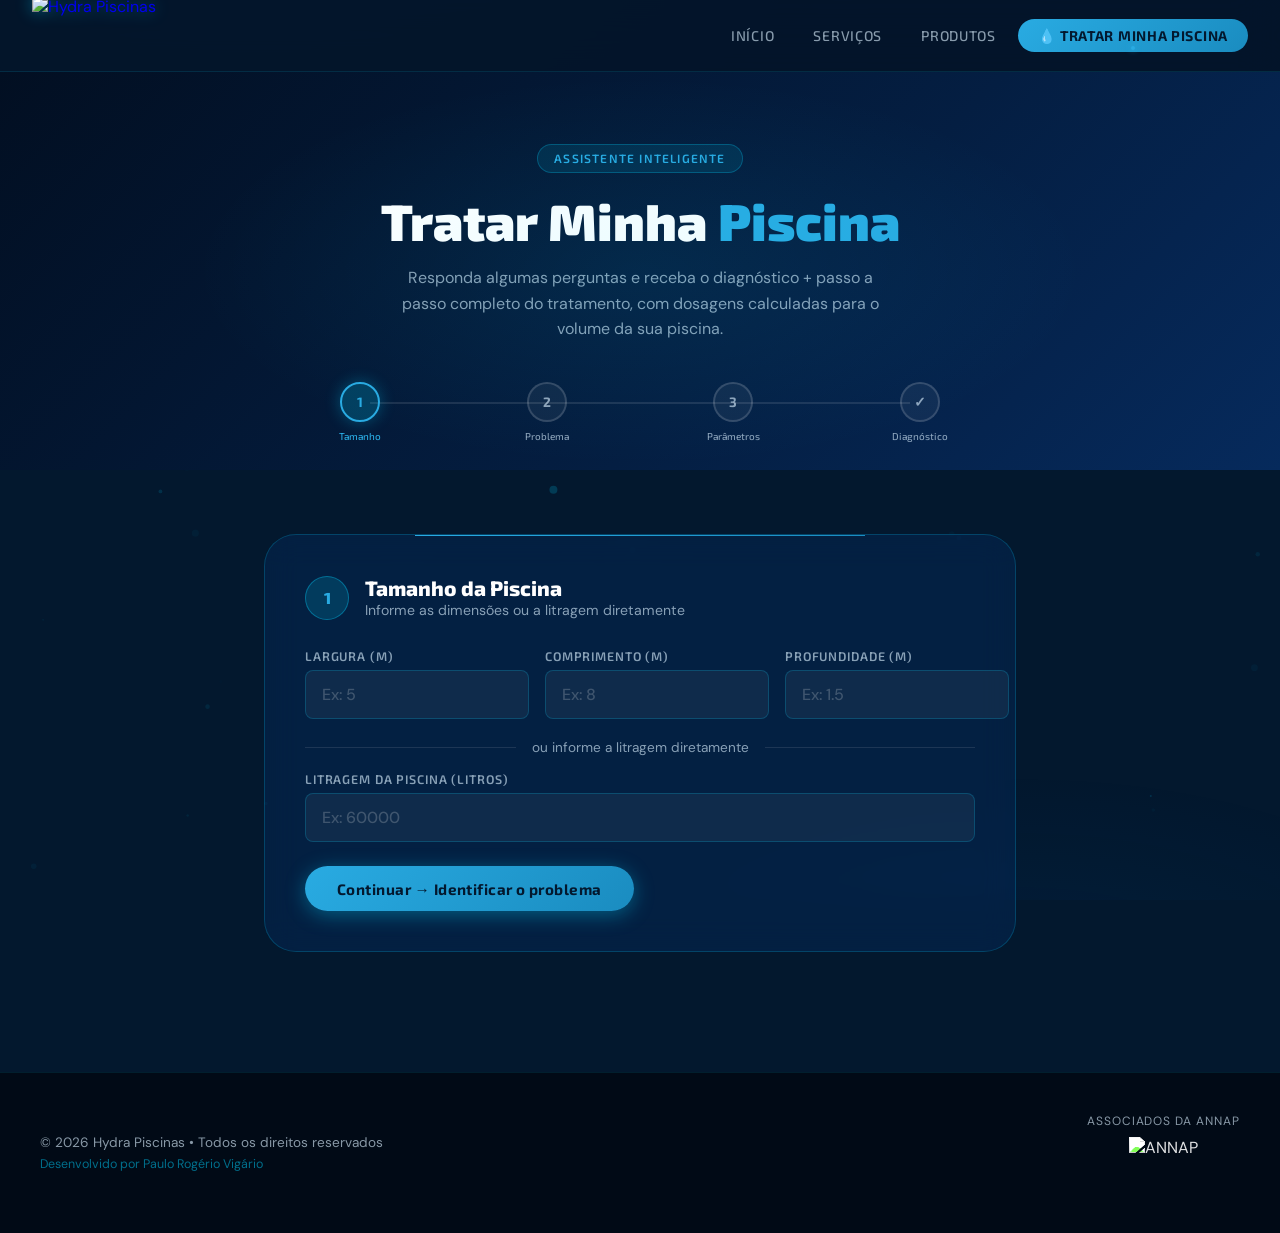
==== commit a08420f6: "Fix indentation in test tutorial section of tratar.html" ====
--- a/pages/tratar.html
+++ b/pages/tratar.html
@@ -211,8 +211,8 @@
 
         <!-- Tutorial de teste -->
         <details>
-          <div class="test-tutorial">
-            <summary>❓ Como faço o teste da água?</summary>
+             <summary>❓ Como faço o teste da água?</summary>
+               <div class="test-tutorial">
             <div class="test-steps">
               <div class="test-step">
                 <div class="test-step-num">1</div>
